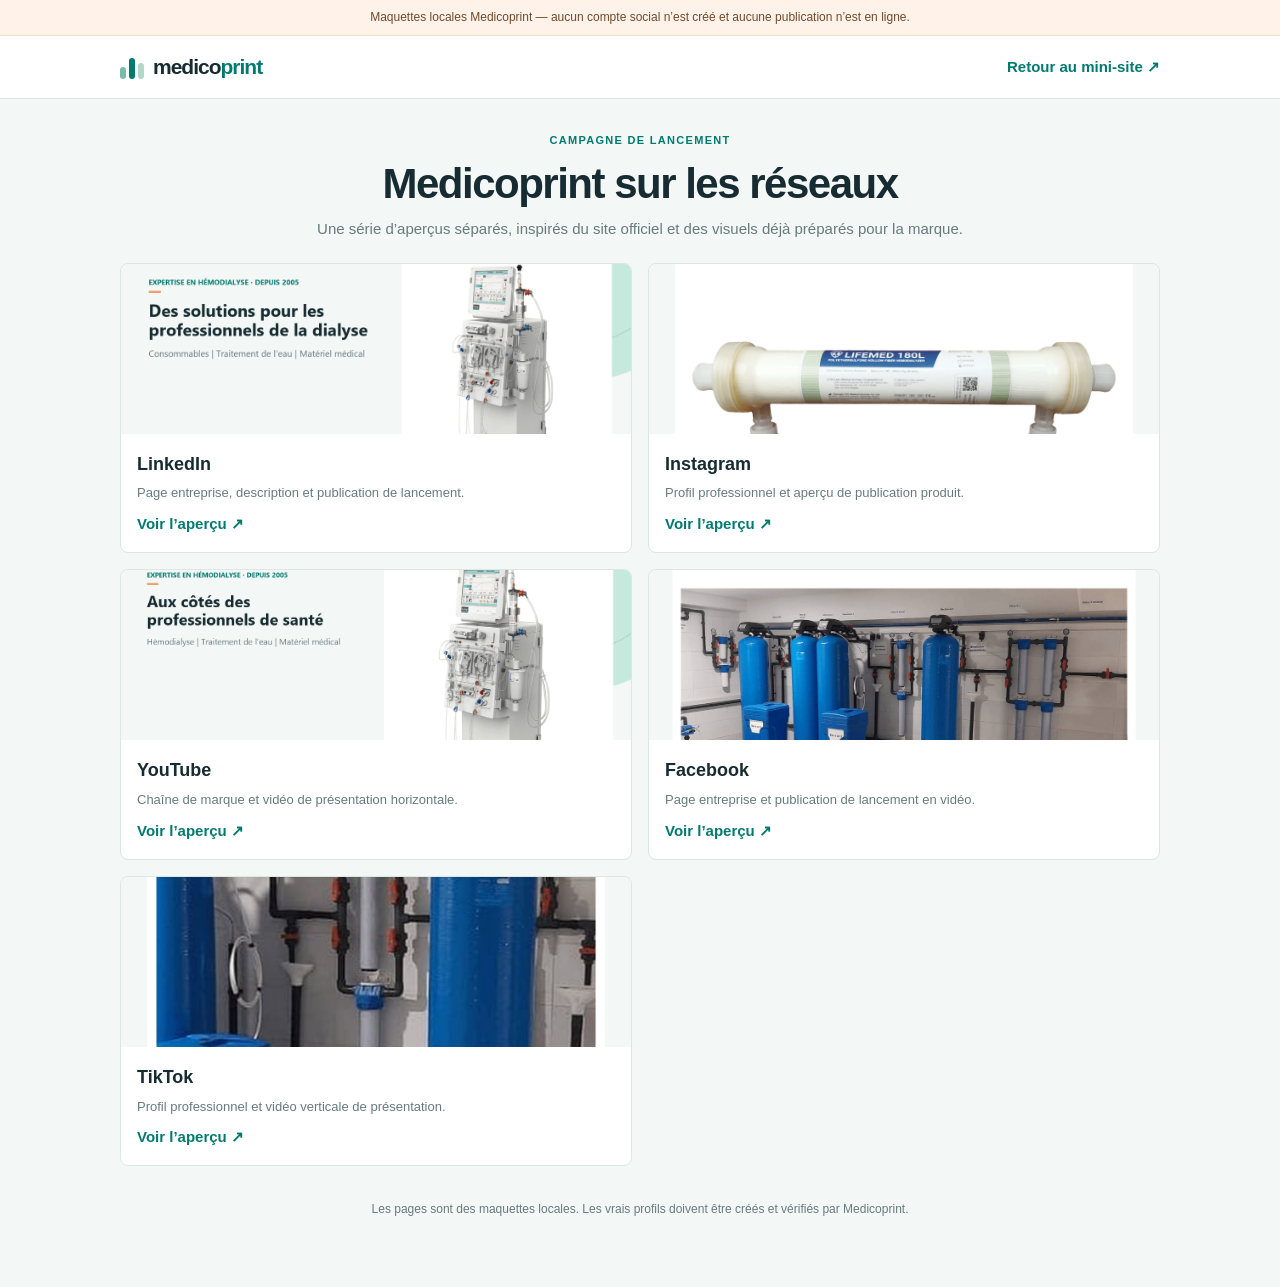
==== social-pages/index.html @ 9d4ba910 "Add separate social profile page previews" ====
<!doctype html>
<html lang="fr"><head><meta charset="utf-8"><meta name="viewport" content="width=device-width,initial-scale=1"><meta name="theme-color" content="#f3f7f5"><title>Aperçus réseaux sociaux — Medicoprint</title><link rel="stylesheet" href="styles.css"></head>
<body><div class="notice">Maquettes locales Medicoprint — aucun compte social n’est créé et aucune publication n’est en ligne.</div><header class="top"><div class="wrap top-in"><a class="brand" href="index.html"><span class="bars" aria-hidden="true"><i></i><i></i><i></i></span><span>medico<b>print</b></span></a><a class="top-link" href="../index.html">Retour au mini-site ↗</a></div></header>
<main class="wrap main"><div class="intro"><span class="eyebrow">Campagne de lancement</span><h1>Medicoprint sur les réseaux</h1><p>Une série d’aperçus séparés, inspirés du site officiel et des visuels déjà préparés pour la marque.</p></div>
<div class="page-grid"><a class="page-link" href="../linkedin-preview.html"><img src="../assets/social/ready-to-post/linkedin-presentation.png" alt="Aperçu LinkedIn Medicoprint"><div><h2>LinkedIn</h2><p>Page entreprise, description et publication de lancement.</p><span class="link">Voir l’aperçu ↗</span></div></a>
<a class="page-link" href="instagram.html"><img src="../assets/social/ready-to-post/instagram-consommables.png" alt="Visuel Instagram Medicoprint"><div><h2>Instagram</h2><p>Profil professionnel et aperçu de publication produit.</p><span class="link">Voir l’aperçu ↗</span></div></a>
<a class="page-link" href="youtube.html"><img src="../assets/social/ready-to-post/youtube-thumbnail.png" alt="Miniature YouTube Medicoprint"><div><h2>YouTube</h2><p>Chaîne de marque et vidéo de présentation horizontale.</p><span class="link">Voir l’aperçu ↗</span></div></a>
<a class="page-link" href="facebook.html"><img src="../assets/social/ready-to-post/facebook-presentation.png" alt="Visuel Facebook Medicoprint"><div><h2>Facebook</h2><p>Page entreprise et publication de lancement en vidéo.</p><span class="link">Voir l’aperçu ↗</span></div></a>
<a class="page-link" href="tiktok.html"><img src="../assets/social/ready-to-post/tiktok-cover.png" alt="Couverture TikTok Medicoprint"><div><h2>TikTok</h2><p>Profil professionnel et vidéo verticale de présentation.</p><span class="link">Voir l’aperçu ↗</span></div></a></div>
<p class="footer">Les pages sont des maquettes locales. Les vrais profils doivent être créés et vérifiés par Medicoprint.</p></main></body></html>
---- social-pages/styles.css ----
:root{--ink:#172c32;--green:#007b70;--mint:#c6e9de;--pale:#f3f7f5;--muted:#687b7b;--line:#dce7e2;--orange:#ed9e66;--white:#fff}*{box-sizing:border-box}body{margin:0;background:var(--pale);color:var(--ink);font:15px/1.6 "Segoe UI",Arial,sans-serif}a{color:inherit;text-decoration:none}.wrap{width:min(1040px,calc(100% - 32px));margin:auto}.notice{background:#fff3e9;color:#704a2d;text-align:center;padding:8px 14px;font-size:12px;border-bottom:1px solid #f1dfcc}.top{background:#fff;border-bottom:1px solid var(--line)}.top-in{height:62px;display:flex;align-items:center;justify-content:space-between}.brand{display:flex;align-items:center;gap:9px;font-weight:800;font-size:21px;letter-spacing:-1px}.brand b{color:var(--green)}.bars{height:24px;display:flex;align-items:end;gap:3px}.bars i{display:block;width:6px;border-radius:5px;background:#7abca5}.bars i:nth-child(1){height:12px}.bars i:nth-child(2){height:21px;background:var(--green)}.bars i:nth-child(3){height:16px;background:#b3d7c8}.top-link,.link{color:var(--green);font-weight:700}.main{padding:28px 0 55px}.intro{margin:0 auto 22px;max-width:760px;text-align:center}.eyebrow{color:var(--green);font-size:11px;letter-spacing:1.3px;font-weight:800;text-transform:uppercase}.intro h1{font-size:clamp(27px,4vw,42px);line-height:1.13;letter-spacing:-1.5px;margin:9px 0}.intro p{color:var(--muted);margin:0}.card{background:#fff;border:1px solid var(--line);border-radius:9px;overflow:hidden;box-shadow:0 8px 30px #172c320b}.cover{min-height:205px;padding:34px 38px;position:relative;overflow:hidden;background:linear-gradient(110deg,#eaf4ef,#d8ebe2 62%,var(--mint))}.cover:after{content:"";position:absolute;border:1px solid #aacfc0;border-radius:50%;width:390px;height:390px;right:5%;top:-230px}.cover h2{position:relative;z-index:1;max-width:620px;margin:8px 0;font-size:clamp(25px,4vw,38px);line-height:1.12}.cover p{position:relative;z-index:1;color:var(--muted);margin:0}.cover img{position:absolute;right:6%;bottom:-40px;width:26%;height:230px;object-fit:contain}.profile{padding:20px 32px 25px;display:flex;gap:18px;align-items:center}.avatar{width:76px;height:76px;flex:none;display:grid;place-items:center;border:1px solid var(--line);border-radius:9px;background:#fff}.profile h2{font-size:23px;margin:0;line-height:1.2}.meta{color:var(--muted);font-size:13px}.btn{display:inline-block;padding:9px 15px;background:var(--green);color:#fff;font-size:13px;font-weight:700;border-radius:5px}.btn-outline{background:#fff;color:var(--green);border:1px solid var(--green)}.profile-actions{margin-left:auto;display:flex;gap:8px;flex-wrap:wrap;justify-content:end}.tabs{display:flex;gap:24px;border-top:1px solid var(--line);padding:0 32px;overflow:auto}.tabs a{padding:12px 0;color:var(--muted);font-size:13px;font-weight:700;white-space:nowrap}.tabs a:first-child{color:var(--green);border-bottom:3px solid var(--green)}.content{display:grid;grid-template-columns:280px 1fr;gap:18px;margin-top:18px}.box{background:#fff;border:1px solid var(--line);border-radius:8px;padding:20px;box-shadow:0 8px 30px #172c3208}.box h3{font-size:16px;margin:0 0 10px}.box p{font-size:13px;color:#526664;margin:0}.post{padding:0;overflow:hidden}.post-head{display:flex;gap:11px;align-items:center;padding:15px 17px}.post-head strong{font-size:13px;display:block}.post-head small{font-size:11px;color:var(--muted)}.post-body{padding:0 17px 17px}.post-body p{font-size:14px;color:#3d5250;margin:4px 0 13px}.post-body img{display:block;width:100%;height:auto;border:1px solid var(--line);border-radius:4px}.post-body video{width:100%;display:block;background:#111;border-radius:4px}.tags{color:var(--green)!important;font-size:12px!important}.post-foot{border-top:1px solid var(--line);padding:10px 17px;font-size:12px;color:var(--muted);display:flex;justify-content:space-between}.grid-preview{display:grid;grid-template-columns:repeat(3,1fr);gap:5px}.grid-preview img{width:100%;aspect-ratio:1;object-fit:cover}.page-grid{display:grid;grid-template-columns:repeat(2,1fr);gap:16px}.page-link{background:#fff;border:1px solid var(--line);border-radius:8px;overflow:hidden;transition:transform .18s,box-shadow .18s}.page-link:hover{transform:translateY(-3px);box-shadow:0 12px 26px #172c3212}.page-link img{display:block;width:100%;height:170px;object-fit:cover;object-position:center}.page-link div{padding:16px}.page-link h2{font-size:18px;margin:0 0 5px}.page-link p{font-size:13px;color:var(--muted);margin:0 0 8px}.back{display:inline-block;color:var(--green);font-size:13px;font-weight:700;margin-top:20px}.reel{display:grid;grid-template-columns:minmax(250px,360px) 1fr;gap:24px;align-items:center}.reel video{display:block;width:100%;max-height:650px;object-fit:contain;background:#101a1b;border-radius:10px}.reel-copy h2{font-size:25px;margin:0 0 12px}.reel-copy p{color:var(--muted)}.channel-banner{min-height:185px;background:linear-gradient(115deg,#eaf4ef,#c6e9de);position:relative;overflow:hidden}.channel-banner:before,.channel-banner:after{content:"";position:absolute;border:1px solid #aacfc0;border-radius:50%;width:380px;height:380px;right:17%;top:-260px}.channel-banner:after{width:470px;height:470px;right:12%;top:-310px}.yt-profile{padding:22px 30px;display:flex;align-items:center;gap:18px}.yt-profile .avatar{border-radius:50%}.yt-profile h2{margin:0;font-size:24px}.yt-body{padding:20px 24px}.video-frame{position:relative;background:#0f191a;color:#fff;border-radius:8px;overflow:hidden}.video-frame video{display:block;width:100%;aspect-ratio:16/9}.video-label{font-size:12px;color:#c7d3ce;margin-top:11px}.fb-cover{height:230px;background:#e7f1ec;overflow:hidden}.fb-cover img{width:100%;height:100%;object-fit:cover}.ig-profile{display:flex;align-items:center;gap:20px;padding:24px 30px}.ig-profile .avatar{width:98px;height:98px;border-radius:50%}.ig-stats{display:flex;gap:20px;margin-top:10px;font-size:13px}.ig-stats b{color:var(--ink)}.tiktok{background:#101a1b;color:#fff}.tiktok .profile{color:#fff}.tiktok .meta{color:#bdccc6}.tiktok .avatar{background:#18282a;border-color:#314346}.tiktok .cover{background:linear-gradient(110deg,#172c32,#244a4c 65%,#315e5b);color:#fff}.tiktok .cover p{color:#c6e9de}.tiktok .cover:after{border-color:#61857c}.tiktok .tabs a{color:#bdccc6}.tiktok .tabs a:first-child{color:#fff;border-color:var(--orange)}.tiktok .content{grid-template-columns:1fr 300px}.tiktok .video-wrap{max-width:360px;margin:auto}.footer{text-align:center;color:var(--muted);font-size:12px;padding:22px 0 0}
@media(max-width:720px){.wrap{width:calc(100% - 20px)}.main{padding-top:18px}.cover{padding:26px 20px;min-height:190px}.cover h2{max-width:72%;font-size:25px}.cover p{max-width:70%;font-size:13px}.cover img{right:-8px;width:38%;height:200px;opacity:.8}.profile{padding:17px;gap:12px;align-items:flex-start;flex-wrap:wrap}.profile-actions{margin-left:0;justify-content:flex-start;width:100%}.profile h2{font-size:20px}.avatar{width:64px;height:64px}.tabs{padding:0 17px;gap:18px}.content,.tiktok .content{grid-template-columns:1fr}.content .box{order:2}.content .post{order:1}.page-grid{grid-template-columns:1fr}.page-link img{height:210px}.ig-profile{padding:18px;gap:14px}.ig-profile .avatar{width:78px;height:78px}.ig-stats{gap:12px;flex-wrap:wrap}.reel{grid-template-columns:1fr}.reel video{max-height:74vh;width:min(100%,380px);margin:auto}.yt-body{padding:16px}.profile-actions .btn{font-size:12px;padding:8px 11px}}
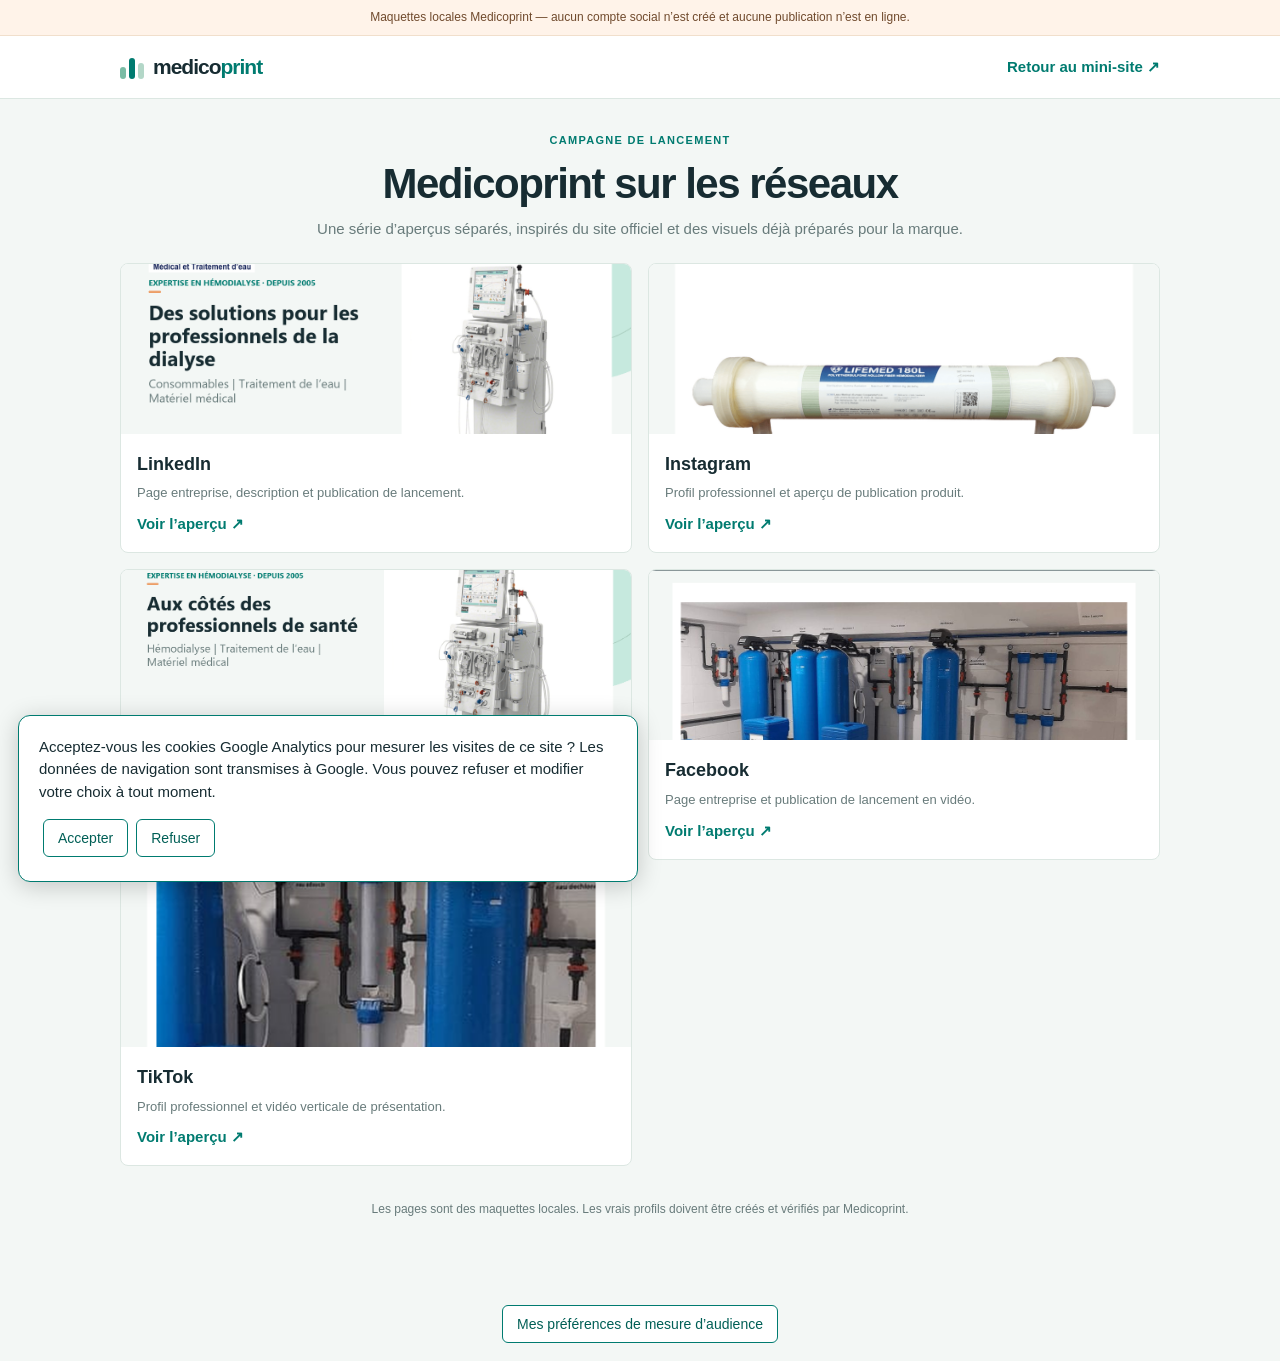
==== commit c07253d7: "Add consent-based Google Analytics measurement" ====
--- a/social-pages/index.html
+++ b/social-pages/index.html
@@ -1,5 +1,7 @@
 <!doctype html>
-<html lang="fr"><head><meta charset="utf-8"><meta name="viewport" content="width=device-width,initial-scale=1"><meta name="theme-color" content="#f3f7f5"><title>Aperçus réseaux sociaux — Medicoprint</title><link rel="stylesheet" href="styles.css"></head>
+<html lang="fr"><head><meta charset="utf-8"><meta name="viewport" content="width=device-width,initial-scale=1"><meta name="theme-color" content="#f3f7f5"><title>Aperçus réseaux sociaux — Medicoprint</title><link rel="stylesheet" href="styles.css"><script defer src="../analytics-config.js"></script>
+<script defer src="../analytics.js"></script>
+</head>
 <body><div class="notice">Maquettes locales Medicoprint — aucun compte social n’est créé et aucune publication n’est en ligne.</div><header class="top"><div class="wrap top-in"><a class="brand" href="index.html"><span class="bars" aria-hidden="true"><i></i><i></i><i></i></span><span>medico<b>print</b></span></a><a class="top-link" href="../index.html">Retour au mini-site ↗</a></div></header>
 <main class="wrap main"><div class="intro"><span class="eyebrow">Campagne de lancement</span><h1>Medicoprint sur les réseaux</h1><p>Une série d’aperçus séparés, inspirés du site officiel et des visuels déjà préparés pour la marque.</p></div>
 <div class="page-grid"><a class="page-link" href="../linkedin-preview.html"><img src="../assets/social/ready-to-post/linkedin-presentation.png" alt="Aperçu LinkedIn Medicoprint"><div><h2>LinkedIn</h2><p>Page entreprise, description et publication de lancement.</p><span class="link">Voir l’aperçu ↗</span></div></a>
